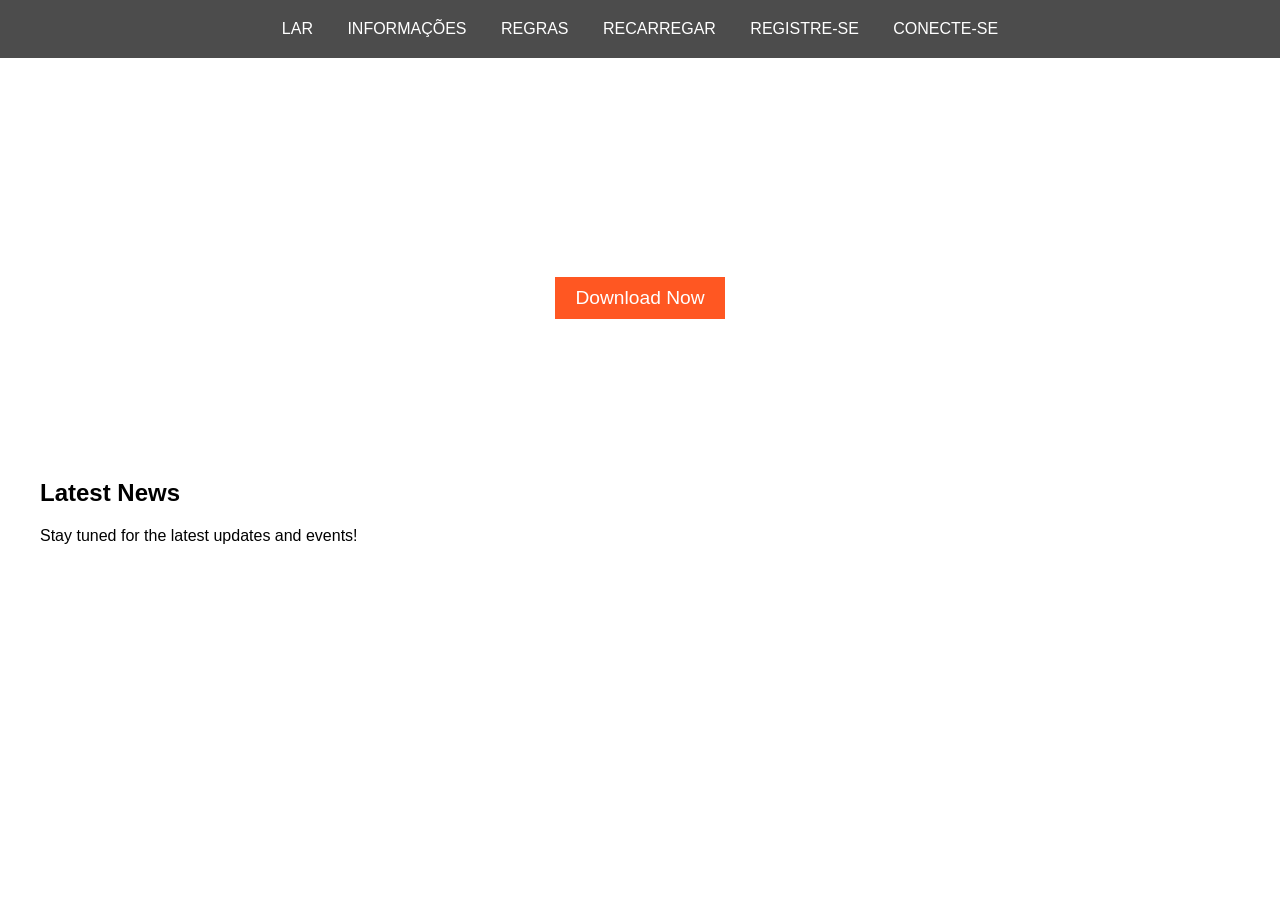
==== index.html @ 503753b0 "Updated index.html with new design based on Weapons Awakening example layout." ====
<!DOCTYPE html>
<html lang="pt-BR">
<head>
    <meta charset="UTF-8">
    <meta name="viewport" content="width=device-width, initial-scale=1.0">
    <title>Talisman Online Rebirth</title>
    <style>
        body { margin: 0; font-family: Arial, sans-serif; background: url('path_to_waterfall_background.jpg') no-repeat center center fixed; background-size: cover; }
        header { display: flex; justify-content: space-around; padding: 20px; background: rgba(0, 0, 0, 0.7); }
        nav a { color: #fff; text-decoration: none; padding: 10px 15px; }
        .hero { text-align: center; padding: 100px 20px; color: white; }
        .hero h1 { font-size: 3em; }
        .hero button { padding: 10px 20px; background: #ff5722; border: none; color: white; font-size: 1.2em; cursor: pointer; }
        .latest-news { margin: 20px; padding: 20px; background: rgba(255, 255, 255, 0.8); border-radius: 5px; }
    </style>
</head>
<body>
    <header>
        <nav>
            <a href="#lar">LAR</a>
            <a href="#informacoes">INFORMAÇÕES</a>
            <a href="#regras">REGRAS</a>
            <a href="#recarregar">RECARREGAR</a>
            <a href="#registre-se">REGISTRE-SE</a>
            <a href="#conecte-se">CONECTE-SE</a>
        </nav>
    </header>
    <div class="hero">
        <h1>Talisman Online Rebirth</h1>
        <button>Download Now</button>
    </div>
    <div class="latest-news">
        <h2>Latest News</h2>
        <p>Stay tuned for the latest updates and events!</p>
    </div>
</body>
</html>
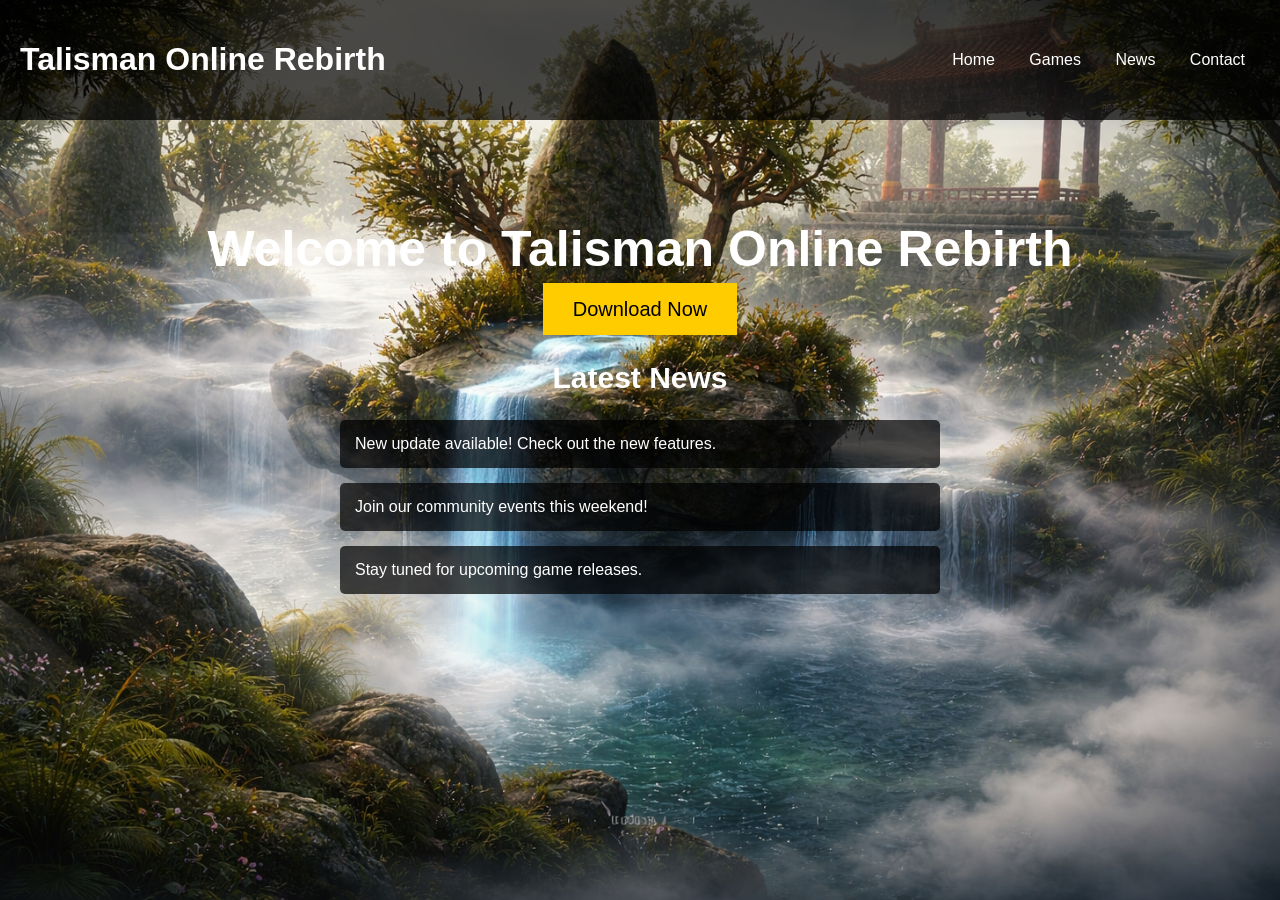
==== commit edf1e020: "Update index.html with new epic gaming layout" ====
--- a/index.html
+++ b/index.html
@@ -1,37 +1,87 @@
 <!DOCTYPE html>
-<html lang="pt-BR">
+<html lang="en">
 <head>
     <meta charset="UTF-8">
     <meta name="viewport" content="width=device-width, initial-scale=1.0">
     <title>Talisman Online Rebirth</title>
     <style>
-        body { margin: 0; font-family: Arial, sans-serif; background: url('path_to_waterfall_background.jpg') no-repeat center center fixed; background-size: cover; }
-        header { display: flex; justify-content: space-around; padding: 20px; background: rgba(0, 0, 0, 0.7); }
-        nav a { color: #fff; text-decoration: none; padding: 10px 15px; }
-        .hero { text-align: center; padding: 100px 20px; color: white; }
-        .hero h1 { font-size: 3em; }
-        .hero button { padding: 10px 20px; background: #ff5722; border: none; color: white; font-size: 1.2em; cursor: pointer; }
-        .latest-news { margin: 20px; padding: 20px; background: rgba(255, 255, 255, 0.8); border-radius: 5px; }
+        body {
+            margin: 0;
+            font-family: 'Arial', sans-serif;
+            background: url('background.jpg') no-repeat center center fixed;
+            background-size: cover;
+            color: white;
+        }
+        header {
+            padding: 20px;
+            background-color: rgba(0, 0, 0, 0.7);
+            display: flex;
+            justify-content: space-between;
+            align-items: center;
+        }
+        header nav a {
+            color: white;
+            text-decoration: none;
+            padding: 15px;
+        }
+        .hero {
+            text-align: center;
+            margin-top: 100px;
+        }
+        .hero h1 {
+            font-size: 50px;
+            margin-bottom: 20px;
+        }
+        .download-btn {
+            background-color: #ffcc00;
+            padding: 15px 30px;
+            font-size: 20px;
+            border: none;
+            cursor: pointer;
+            color: black;
+            text-decoration: none;
+            transition: background-color 0.3s;
+        }
+        .download-btn:hover {
+            background-color: #e6b800;
+        }
+        .news {
+            margin-top: 40px;
+            max-width: 600px;
+            margin-left: auto;
+            margin-right: auto;
+        }
+        .news h2 {
+            text-align: center;
+            font-size: 30px;
+        }
+        .news-item {
+            padding: 15px;
+            background-color: rgba(0, 0, 0, 0.7);
+            margin: 15px 0;
+            border-radius: 5px;
+        }
     </style>
 </head>
 <body>
     <header>
+        <h1>Talisman Online Rebirth</h1>
         <nav>
-            <a href="#lar">LAR</a>
-            <a href="#informacoes">INFORMAÇÕES</a>
-            <a href="#regras">REGRAS</a>
-            <a href="#recarregar">RECARREGAR</a>
-            <a href="#registre-se">REGISTRE-SE</a>
-            <a href="#conecte-se">CONECTE-SE</a>
+            <a href="#">Home</a>
+            <a href="#">Games</a>
+            <a href="#">News</a>
+            <a href="#">Contact</a>
         </nav>
     </header>
     <div class="hero">
-        <h1>Talisman Online Rebirth</h1>
-        <button>Download Now</button>
+        <h1>Welcome to Talisman Online Rebirth</h1>
+        <a href="#" class="download-btn">Download Now</a>
     </div>
-    <div class="latest-news">
+    <div class="news">
         <h2>Latest News</h2>
-        <p>Stay tuned for the latest updates and events!</p>
+        <div class="news-item">New update available! Check out the new features.</div>
+        <div class="news-item">Join our community events this weekend!</div>
+        <div class="news-item">Stay tuned for upcoming game releases.</div>
     </div>
 </body>
 </html>
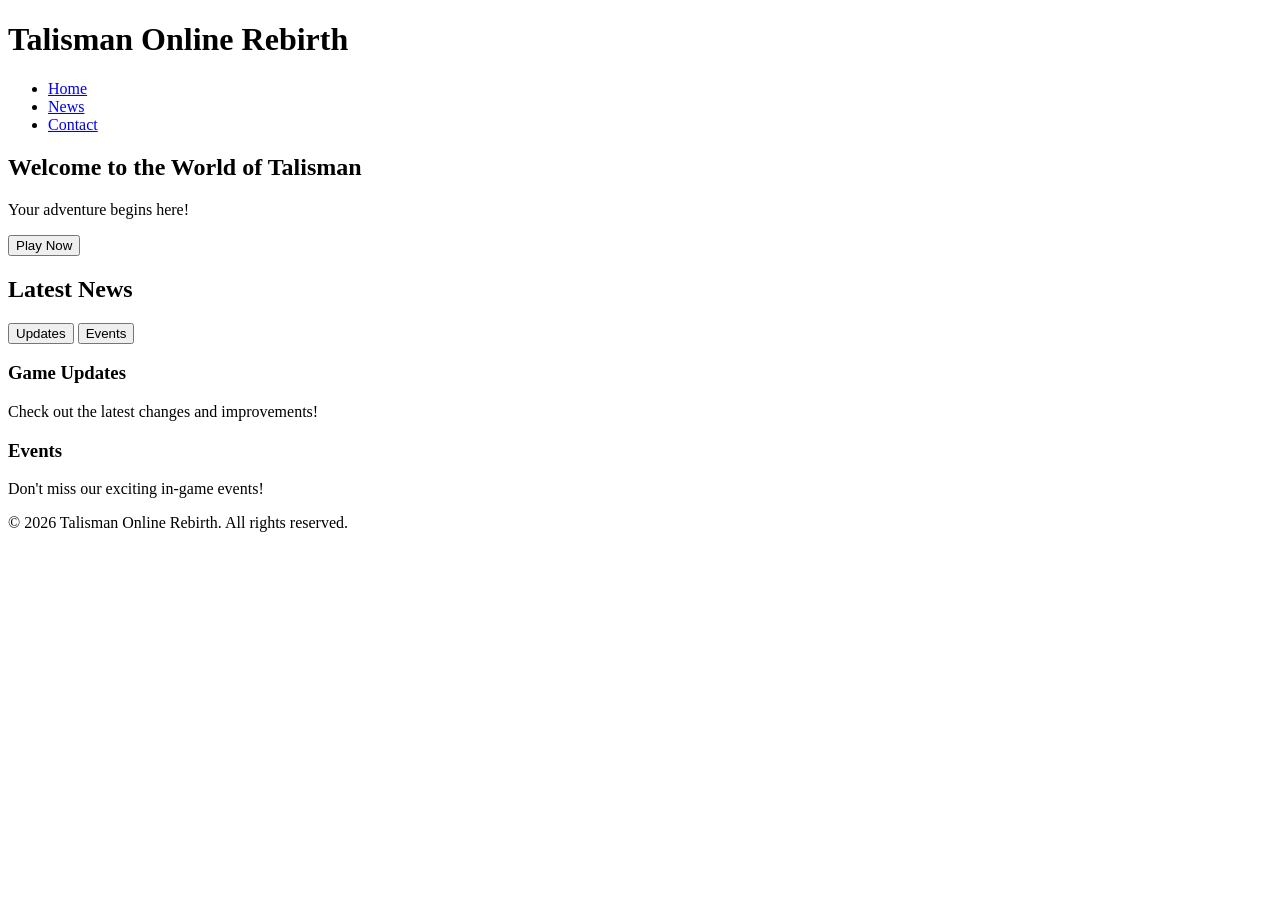
==== commit e148e5f5: "Update index.html with complete epic gaming layout design inspired by wowawakening.com" ====
--- a/index.html
+++ b/index.html
@@ -4,84 +4,60 @@
     <meta charset="UTF-8">
     <meta name="viewport" content="width=device-width, initial-scale=1.0">
     <title>Talisman Online Rebirth</title>
-    <style>
-        body {
-            margin: 0;
-            font-family: 'Arial', sans-serif;
-            background: url('background.jpg') no-repeat center center fixed;
-            background-size: cover;
-            color: white;
-        }
-        header {
-            padding: 20px;
-            background-color: rgba(0, 0, 0, 0.7);
-            display: flex;
-            justify-content: space-between;
-            align-items: center;
-        }
-        header nav a {
-            color: white;
-            text-decoration: none;
-            padding: 15px;
-        }
-        .hero {
-            text-align: center;
-            margin-top: 100px;
-        }
-        .hero h1 {
-            font-size: 50px;
-            margin-bottom: 20px;
-        }
-        .download-btn {
-            background-color: #ffcc00;
-            padding: 15px 30px;
-            font-size: 20px;
-            border: none;
-            cursor: pointer;
-            color: black;
-            text-decoration: none;
-            transition: background-color 0.3s;
-        }
-        .download-btn:hover {
-            background-color: #e6b800;
-        }
-        .news {
-            margin-top: 40px;
-            max-width: 600px;
-            margin-left: auto;
-            margin-right: auto;
-        }
-        .news h2 {
-            text-align: center;
-            font-size: 30px;
-        }
-        .news-item {
-            padding: 15px;
-            background-color: rgba(0, 0, 0, 0.7);
-            margin: 15px 0;
-            border-radius: 5px;
-        }
-    </style>
+    <link rel="stylesheet" href="styles.css">
 </head>
 <body>
     <header>
         <h1>Talisman Online Rebirth</h1>
         <nav>
-            <a href="#">Home</a>
-            <a href="#">Games</a>
-            <a href="#">News</a>
-            <a href="#">Contact</a>
+            <ul>
+                <li><a href="#hero">Home</a></li>
+                <li><a href="#news">News</a></li>
+                <li><a href="#footer">Contact</a></li>
+            </ul>
         </nav>
     </header>
-    <div class="hero">
-        <h1>Welcome to Talisman Online Rebirth</h1>
-        <a href="#" class="download-btn">Download Now</a>
-    </div>
-    <div class="news">
+
+    <section id="hero">
+        <h2>Welcome to the World of Talisman</h2>
+        <p>Your adventure begins here!</p>
+        <button>Play Now</button>
+    </section>
+
+    <section id="news">
         <h2>Latest News</h2>
-        <div class="news-item">New update available! Check out the new features.</div>
-        <div class="news-item">Join our community events this weekend!</div>
-        <div class="news-item">Stay tuned for upcoming game releases.</div>
-    </div>
+        <div class="tabs">
+            <button class="tablink active" onclick="openTab(event, 'updates')">Updates</button>
+            <button class="tablink" onclick="openTab(event, 'events')">Events</button>
+        </div>
+        <div id="updates" class="tabcontent active">
+            <h3>Game Updates</h3>
+            <p>Check out the latest changes and improvements!</p>
+        </div>
+        <div id="events" class="tabcontent">
+            <h3>Events</h3>
+            <p>Don't miss our exciting in-game events!</p>
+        </div>
+    </section>
+
+    <footer id="footer">
+        <p>&copy; 2026 Talisman Online Rebirth. All rights reserved.</p>
+    </footer>
+
+    <script>
+        function openTab(evt, tabName) {
+            var i, tabcontent, tablinks;
+            tabcontent = document.getElementsByClassName("tabcontent");
+            for (i = 0; i < tabcontent.length; i++) {
+                tabcontent[i].style.display = "none";
+            }
+            tablinks = document.getElementsByClassName("tablink");
+            for (i = 0; i < tablinks.length; i++) {
+                tablinks[i].className = tablinks[i].className.replace(" active", "");
+            }
+            document.getElementById(tabName).style.display = "block";
+            evt.currentTarget.className += " active";
+        }
+    </script>
 </body>
-</html>
+</html>
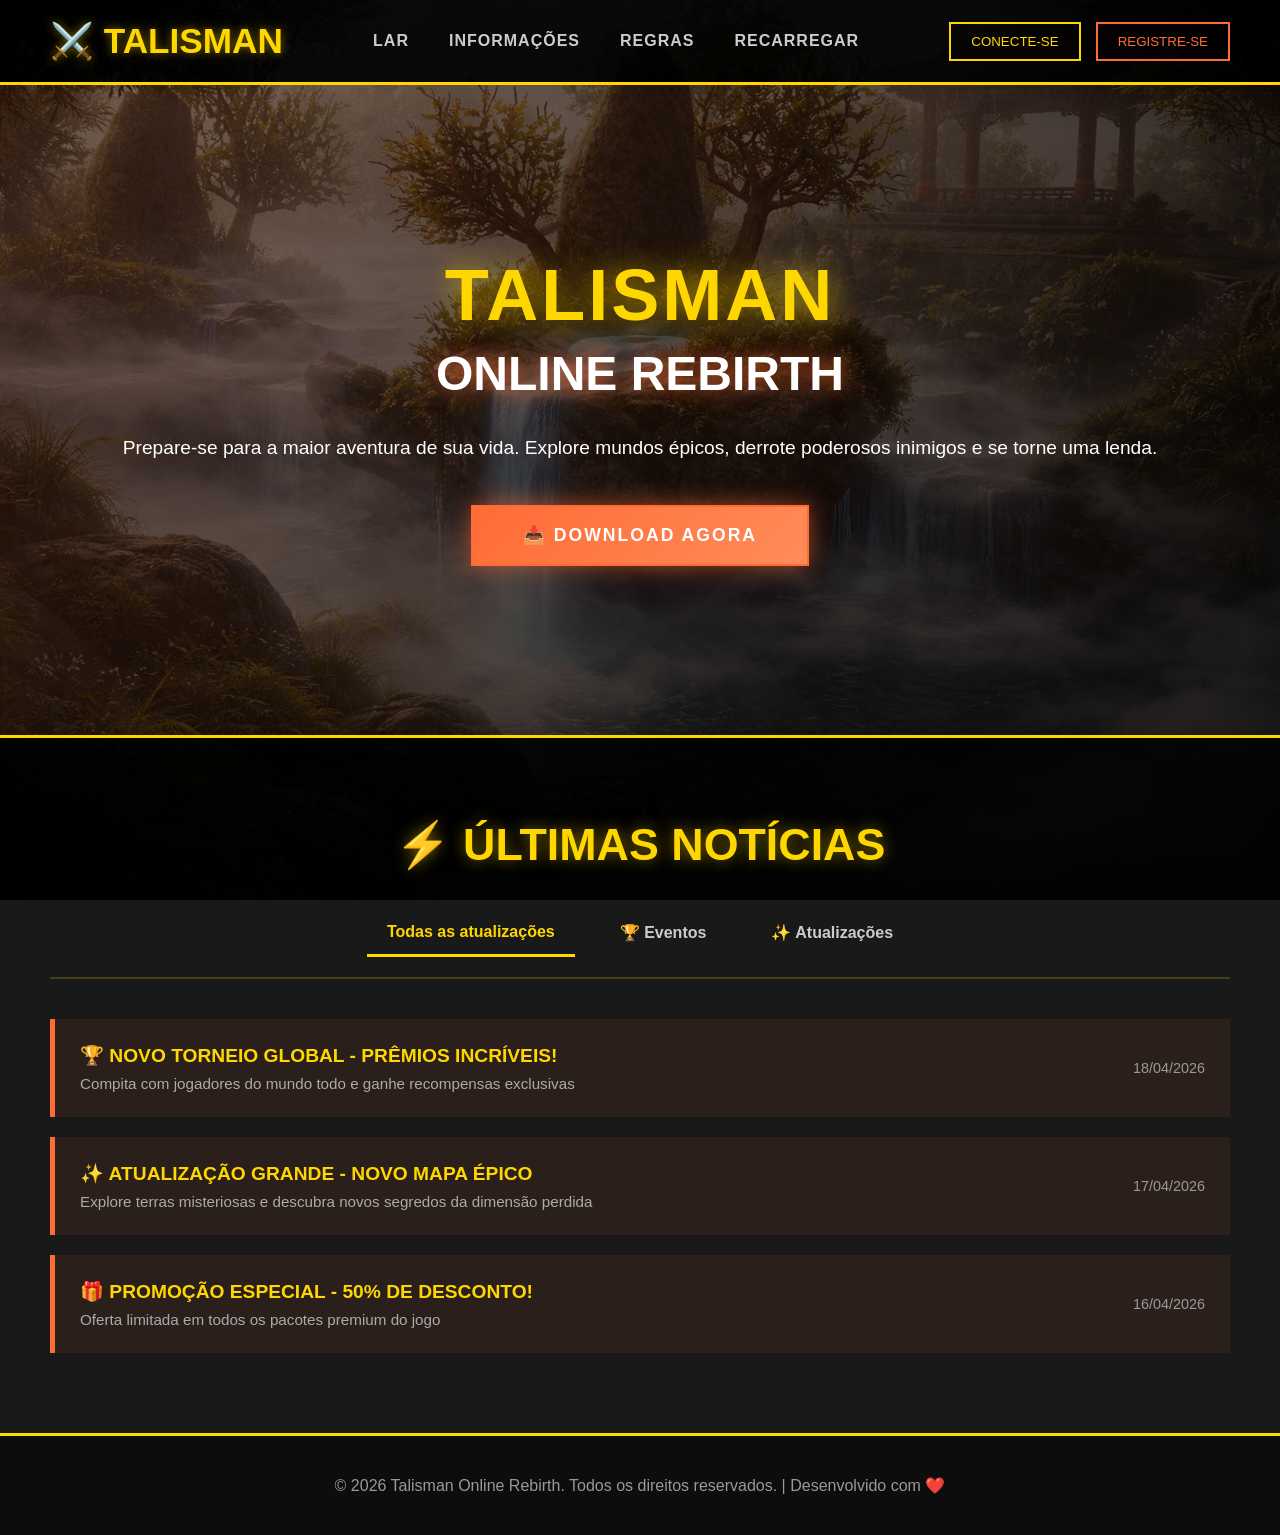
==== commit 65cb901b: "Add index.html for Talisman Online Rebirth This file contains the complete HTML structure for the Ta" ====
--- a/index.html
+++ b/index.html
@@ -3,61 +3,168 @@
 <head>
     <meta charset="UTF-8">
     <meta name="viewport" content="width=device-width, initial-scale=1.0">
-    <title>Talisman Online Rebirth</title>
-    <link rel="stylesheet" href="styles.css">
+    <title>Talisman Online Rebirth - AWAKENING</title>
+    <style>
+        * { margin: 0; padding: 0; box-sizing: border-box; }
+        body { 
+            font-family: Arial, sans-serif;
+            background: linear-gradient(rgba(0,0,0,0.6), rgba(0,0,0,0.6)), url('background.jpg');
+            background-size: cover;
+            background-attachment: fixed;
+            color: #fff;
+            min-height: 100vh;
+        }
+        header {
+            display: flex;
+            justify-content: space-between;
+            align-items: center;
+            padding: 20px 50px;
+            background: rgba(0,0,0,0.9);
+            border-bottom: 3px solid #ffd700;
+            position: sticky;
+            top: 0;
+            z-index: 1000;
+        }
+        .logo { font-size: 2.2em; color: #ffd700; font-weight: bold; text-shadow: 0 0 10px rgba(255,215,0,0.5); }
+        nav { display: flex; gap: 40px; }
+        nav a { color: #ccc; text-decoration: none; font-weight: bold; transition: all 0.3s; letter-spacing: 1px; }
+        nav a:hover { color: #ffd700; text-shadow: 0 0 10px rgba(255,215,0,0.7); }
+        .buttons { display: flex; gap: 15px; }
+        .btn-login { padding: 10px 20px; border: 2px solid #ffd700; color: #ffd700; background: transparent; cursor: pointer; transition: 0.3s; }
+        .btn-login:hover { background: #ffd700; color: #000; }
+        .btn-register { padding: 10px 20px; border: 2px solid #ff6b35; color: #ff6b35; background: transparent; cursor: pointer; transition: 0.3s; }
+        .btn-register:hover { background: #ff6b35; color: #000; }
+        .hero {
+            min-height: 650px;
+            display: flex;
+            align-items: center;
+            justify-content: center;
+            text-align: center;
+            padding: 100px 50px;
+            background: linear-gradient(135deg, rgba(255,107,53,0.15) 0%, rgba(0,0,0,0.6) 100%);
+        }
+        .hero-content h1 { font-size: 4.5em; color: #ffd700; margin-bottom: 10px; text-shadow: 0 0 30px rgba(255,215,0,0.7); letter-spacing: 3px; }
+        .hero-content h2 { font-size: 3em; color: #fff; margin-bottom: 30px; text-shadow: 0 0 20px rgba(255,107,53,0.8); }
+        .hero-content p { font-size: 1.2em; margin-bottom: 40px; line-height: 1.8; }
+        .btn-download {
+            padding: 18px 50px;
+            background: linear-gradient(135deg, #ff6b35, #ff8c5a);
+            color: white;
+            border: 2px solid #ff6b35;
+            font-size: 1.1em;
+            font-weight: bold;
+            cursor: pointer;
+            transition: all 0.3s;
+            box-shadow: 0 0 25px rgba(255,107,53,0.6);
+            text-transform: uppercase;
+            letter-spacing: 2px;
+        }
+        .btn-download:hover { transform: scale(1.08); box-shadow: 0 0 40px rgba(255,107,53,0.9); }
+        .news-section {
+            padding: 80px 50px;
+            background: rgba(0,0,0,0.9);
+            border-top: 3px solid #ffd700;
+        }
+        .section-title { font-size: 2.8em; color: #ffd700; text-shadow: 0 0 15px rgba(255,215,0,0.5); margin-bottom: 40px; text-align: center; }
+        .news-tabs { display: flex; gap: 25px; margin-bottom: 40px; border-bottom: 2px solid rgba(255,215,0,0.2); padding-bottom: 20px; justify-content: center; flex-wrap: wrap; }
+        .news-tabs a { color: #ccc; text-decoration: none; cursor: pointer; padding: 12px 20px; border-bottom: 3px solid transparent; transition: all 0.3s; font-weight: bold; }
+        .news-tabs a:hover, .news-tabs a.active { color: #ffd700; border-bottom-color: #ffd700; }
+        .news-items { display: flex; flex-direction: column; gap: 20px; }
+        .news-item {
+            display: flex;
+            justify-content: space-between;
+            align-items: center;
+            padding: 25px;
+            background: rgba(255,107,53,0.08);
+            border-left: 5px solid #ff6b35;
+            transition: all 0.3s;
+            cursor: pointer;
+        }
+        .news-item:hover { background: rgba(255,107,53,0.15); transform: translateX(15px); box-shadow: 0 0 20px rgba(255,107,53,0.3); }
+        .news-item-title { font-size: 1.2em; color: #ffd700; margin-bottom: 8px; font-weight: bold; }
+        .news-item-desc { color: #aaa; font-size: 0.95em; }
+        .news-item-date { color: #999; font-size: 0.9em; min-width: 100px; text-align: right; }
+        footer { text-align: center; padding: 40px 20px; background: rgba(0,0,0,0.95); border-top: 3px solid #ffd700; color: #999; }
+        @media (max-width: 768px) {
+            header { flex-direction: column; gap: 15px; padding: 15px; }
+            nav { gap: 15px; flex-direction: column; }
+            .buttons { width: 100%; flex-direction: column; }
+            .hero { flex-direction: column; padding: 40px 20px; }
+            .hero-content h1 { font-size: 2.5em; }
+            .hero-content h2 { font-size: 1.8em; }
+            .news-section { padding: 40px 20px; }
+            .section-title { font-size: 2em; }
+        }
+    </style>
 </head>
 <body>
     <header>
-        <h1>Talisman Online Rebirth</h1>
+        <div class="logo">⚔️ TALISMAN</div>
         <nav>
-            <ul>
-                <li><a href="#hero">Home</a></li>
-                <li><a href="#news">News</a></li>
-                <li><a href="#footer">Contact</a></li>
-            </ul>
+            <a href="#home">LAR</a>
+            <a href="#info">INFORMAÇÕES</a>
+            <a href="#rules">REGRAS</a>
+            <a href="#recharge">RECARREGAR</a>
         </nav>
+        <div class="buttons">
+            <button class="btn-login">CONECTE-SE</button>
+            <button class="btn-register">REGISTRE-SE</button>
+        </div>
     </header>
 
-    <section id="hero">
-        <h2>Welcome to the World of Talisman</h2>
-        <p>Your adventure begins here!</p>
-        <button>Play Now</button>
-    </section>
-
-    <section id="news">
-        <h2>Latest News</h2>
-        <div class="tabs">
-            <button class="tablink active" onclick="openTab(event, 'updates')">Updates</button>
-            <button class="tablink" onclick="openTab(event, 'events')">Events</button>
-        </div>
-        <div id="updates" class="tabcontent active">
-            <h3>Game Updates</h3>
-            <p>Check out the latest changes and improvements!</p>
-        </div>
-        <div id="events" class="tabcontent">
-            <h3>Events</h3>
-            <p>Don't miss our exciting in-game events!</p>
+    <section class="hero" id="home">
+        <div class="hero-content">
+            <h1>TALISMAN</h1>
+            <h2>ONLINE REBIRTH</h2>
+            <p>Prepare-se para a maior aventura de sua vida. Explore mundos épicos, derrote poderosos inimigos e se torne uma lenda.</p>
+            <button class="btn-download">📥 DOWNLOAD AGORA</button>
         </div>
     </section>
 
-    <footer id="footer">
-        <p>&copy; 2026 Talisman Online Rebirth. All rights reserved.</p>
+    <section class="news-section" id="news">
+        <h2 class="section-title">⚡ ÚLTIMAS NOTÍCIAS</h2>
+        <div class="news-tabs">
+            <a class="active" onclick="filterNews(this)">Todas as atualizações</a>
+            <a onclick="filterNews(this)">🏆 Eventos</a>
+            <a onclick="filterNews(this)">✨ Atualizações</a>
+        </div>
+        <div class="news-items">
+            <div class="news-item">
+                <div>
+                    <div class="news-item-title">🏆 NOVO TORNEIO GLOBAL - PRÊMIOS INCRÍVEIS!</div>
+                    <div class="news-item-desc">Compita com jogadores do mundo todo e ganhe recompensas exclusivas</div>
+                </div>
+                <div class="news-item-date">18/04/2026</div>
+            </div>
+            <div class="news-item">
+                <div>
+                    <div class="news-item-title">✨ ATUALIZAÇÃO GRANDE - NOVO MAPA ÉPICO</div>
+                    <div class="news-item-desc">Explore terras misteriosas e descubra novos segredos da dimensão perdida</div>
+                </div>
+                <div class="news-item-date">17/04/2026</div>
+            </div>
+            <div class="news-item">
+                <div>
+                    <div class="news-item-title">🎁 PROMOÇÃO ESPECIAL - 50% DE DESCONTO!</div>
+                    <div class="news-item-desc">Oferta limitada em todos os pacotes premium do jogo</div>
+                </div>
+                <div class="news-item-date">16/04/2026</div>
+            </div>
+        </div>
+    </section>
+
+    <footer>
+        <p>&copy; 2026 Talisman Online Rebirth. Todos os direitos reservados. | Desenvolvido com ❤️</p>
     </footer>
 
     <script>
-        function openTab(evt, tabName) {
-            var i, tabcontent, tablinks;
-            tabcontent = document.getElementsByClassName("tabcontent");
-            for (i = 0; i < tabcontent.length; i++) {
-                tabcontent[i].style.display = "none";
-            }
-            tablinks = document.getElementsByClassName("tablink");
-            for (i = 0; i < tablinks.length; i++) {
-                tablinks[i].className = tablinks[i].className.replace(" active", "");
-            }
-            document.getElementById(tabName).style.display = "block";
-            evt.currentTarget.className += " active";
+        function filterNews(element) {
+            document.querySelectorAll('.news-tabs a').forEach(a => a.classList.remove('active'));
+            element.classList.add('active');
         }
+        document.querySelector('.btn-download').addEventListener('click', function() {
+            alert('🎮 Bem-vindo ao Talisman Online Rebirth!\n\nEm breve você será redirecionado para o download.');
+        });
     </script>
 </body>
-</html>+</html>
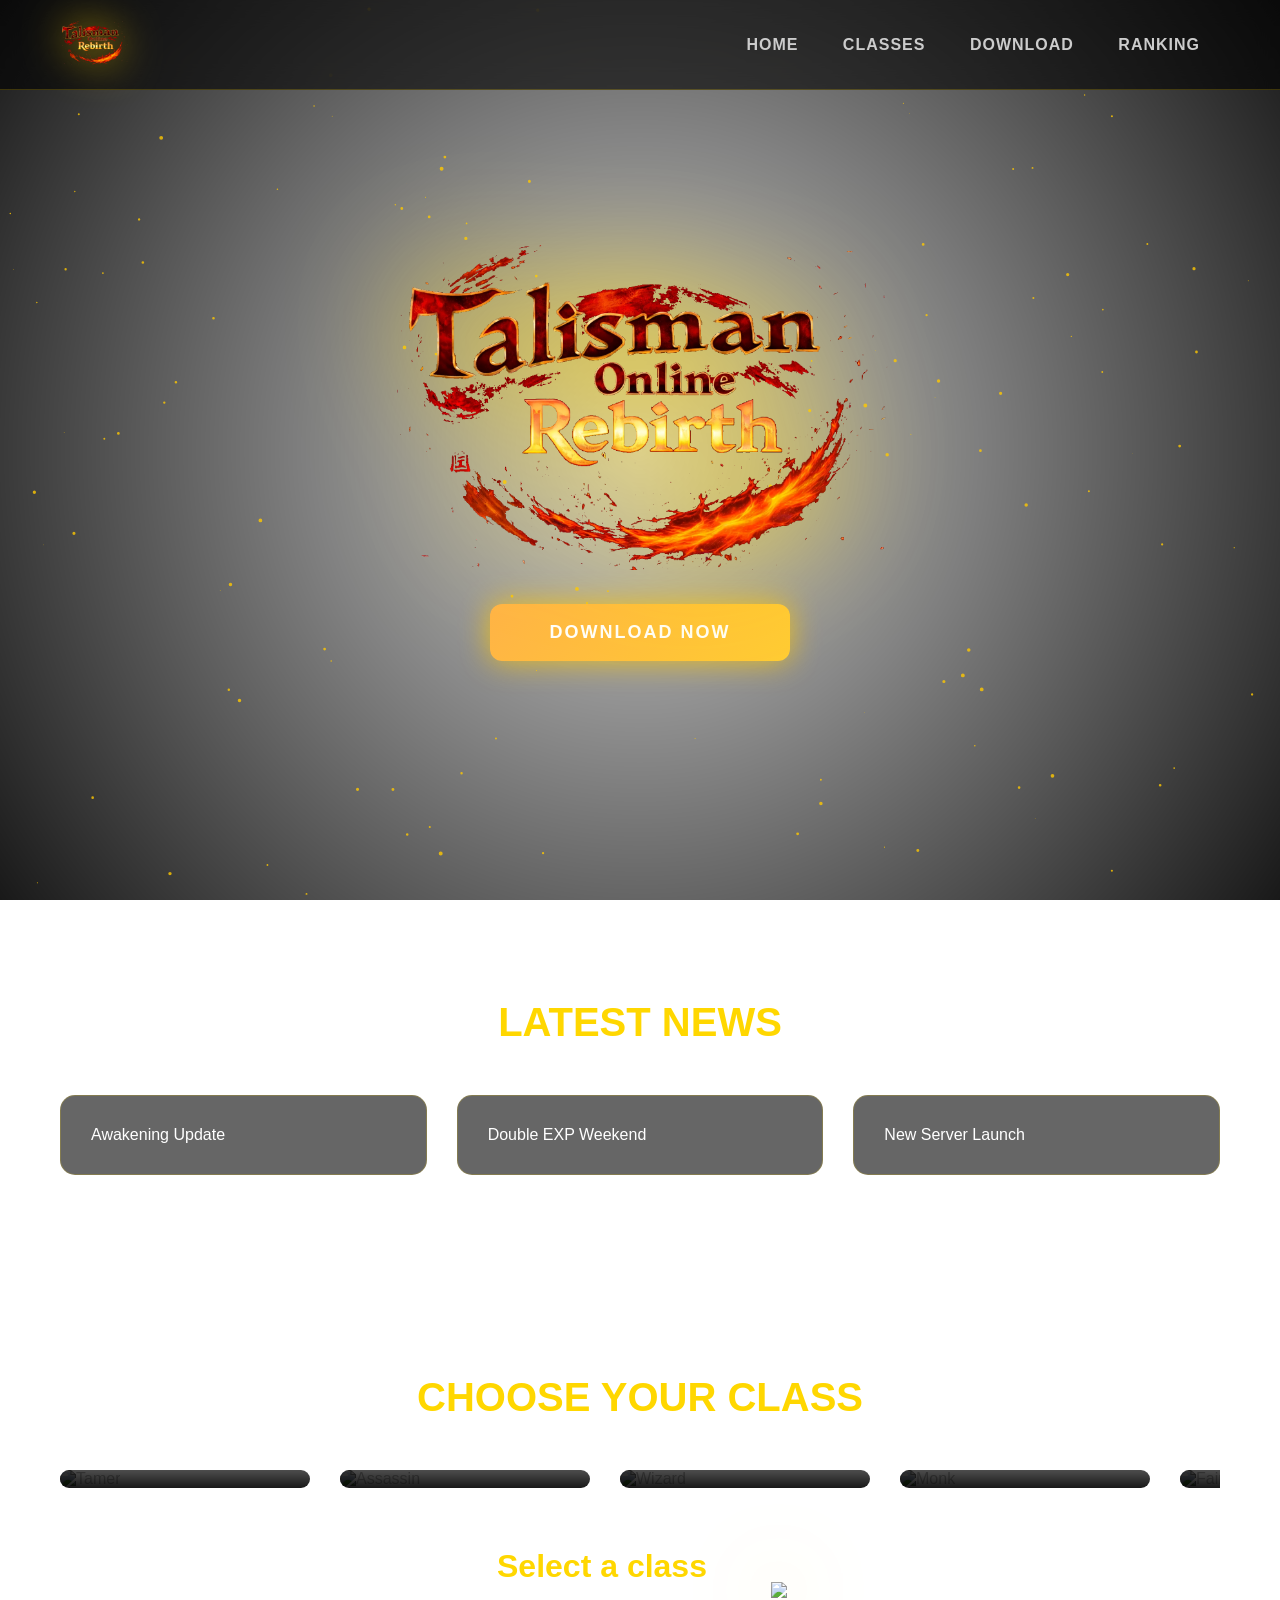
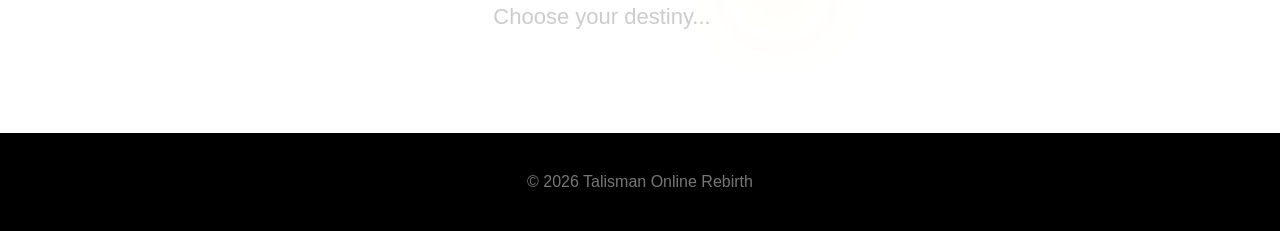
==== commit 585af345: "Add files via upload" ====
--- a/index.html
+++ b/index.html
@@ -1,170 +1,488 @@
 <!DOCTYPE html>
 <html lang="en">
 <head>
-    <meta charset="UTF-8">
-    <meta name="viewport" content="width=device-width, initial-scale=1.0">
-    <title>Talisman Online Rebirth - AWAKENING</title>
-    <style>
-        * { margin: 0; padding: 0; box-sizing: border-box; }
-        body { 
-            font-family: Arial, sans-serif;
-            background: linear-gradient(rgba(0,0,0,0.6), rgba(0,0,0,0.6)), url('background.jpg');
-            background-size: cover;
-            background-attachment: fixed;
-            color: #fff;
-            min-height: 100vh;
+<meta charset="UTF-8">
+<meta name="viewport" content="width=device-width, initial-scale=1.0">
+<title>Talisman Online Rebirth</title>
+
+<style>
+*{margin:0;padding:0;box-sizing:border-box}
+body{
+    font-family: Arial, sans-serif;
+    background: url('background.png') center/cover no-repeat fixed;
+    color:#fff;
+    overflow-x:hidden;
+    animation: zoom 25s infinite alternate;
+}
+
+/* FADE IN */
+body{opacity:0;animation:fadeIn 2s ease forwards, zoom 25s infinite alternate}
+
+/* CINEMATIC OVERLAY */
+body::before{
+    content:"";
+    position:fixed;
+    inset:0;
+    background: radial-gradient(circle at center, rgba(0,0,0,0.2), rgba(0,0,0,0.9));
+    z-index:-1;
+}
+
+/* FOG */
+body::after{
+    content:"";
+    position:fixed;
+    inset:0;
+    background: url('https://i.imgur.com/8IuucQZ.png');
+    opacity:0.15;
+    animation: fogMove 60s linear infinite;
+    z-index:1;
+    pointer-events:none;
+}
+
+/* PARTICLES */
+canvas{
+    position:fixed;
+    top:0;
+    left:0;
+    width:100%;
+    height:100%;
+    z-index:2;
+    pointer-events:none;
+}
+
+/* HEADER */
+header{
+    display:flex;
+    justify-content:space-between;
+    align-items:center;
+    padding:20px 60px;
+    position:fixed;
+    width:100%;
+    top:0;
+    background: rgba(0,0,0,0.6);
+    backdrop-filter: blur(12px);
+    border-bottom:1px solid rgba(255,215,0,0.2);
+    z-index:1000;
+}
+.logo img{
+    height:45px;
+    filter: drop-shadow(0 0 20px rgba(255,215,0,1));
+}
+nav a{
+    margin:0 20px;
+    text-decoration:none;
+    color:#ccc;
+    font-weight:bold;
+    letter-spacing:1px;
+}
+nav a:hover{ color:#ffd700; }
+
+/* HERO */
+.hero{
+    height:100vh;
+    display:flex;
+    align-items:center;
+    justify-content:center;
+    text-align:center;
+    position:relative;
+    z-index:5;
+}
+.hero-logo{
+    width:550px;
+    max-width:90%;
+    filter: drop-shadow(0 0 60px rgba(255,215,0,1));
+    animation: float 4s ease-in-out infinite, shine 5s infinite;
+}
+
+/* GOLD BUTTON */
+.btn{
+    margin-top:30px;
+    padding:18px 60px;
+    font-size:18px;
+    border:none;
+    cursor:pointer;
+    color:#fff;
+    background: linear-gradient(135deg,#ffb347,#ffcc33);
+    box-shadow:0 0 30px rgba(255,200,0,0.8);
+    border-radius:12px;
+    font-weight:bold;
+    letter-spacing:2px;
+    transition:0.3s;
+}
+.btn:hover{
+    transform:scale(1.1);
+    box-shadow:0 0 80px rgba(255,200,0,1);
+}
+
+/* SECTION */
+.section{ padding:100px 60px; position:relative; z-index:5; }
+.section h2{
+    text-align:center;
+    margin-bottom:50px;
+    font-size:40px;
+    color:#ffd700;
+}
+.cards{
+    display:grid;
+    grid-template-columns:repeat(auto-fit,minmax(250px,1fr));
+    gap:30px;
+}
+.card{
+    background:rgba(0,0,0,0.6);
+    padding:30px;
+    border-radius:15px;
+    backdrop-filter: blur(6px);
+    border:1px solid rgba(255,215,0,0.2);
+    transition:0.3s;
+}
+.card:hover{
+    transform:translateY(-10px);
+    box-shadow:0 0 40px rgba(255,215,0,0.7);
+}
+
+/* FOOTER */
+footer{
+    text-align:center;
+    padding:40px;
+    background:#000;
+    color:#777;
+}
+
+/* ANIMATIONS */
+@keyframes zoom{
+    from{background-size:100%}
+    to{background-size:110%}
+}
+@keyframes float{
+    0%,100%{transform:translateY(0)}
+    50%{transform:translateY(-15px)}
+}
+@keyframes shine{
+    0%{filter:brightness(1)}
+    50%{filter:brightness(1.5)}
+    100%{filter:brightness(1)}
+}
+@keyframes fogMove{
+    from{background-position:0 0}
+    to{background-position:1000px 0}
+}
+@keyframes fadeIn{ to{opacity:1} }
+
+/* PREVIEW ANIMATION */
+@keyframes fadeSlide{
+  from{opacity:0; transform:translateX(40px)}
+  to{opacity:1; transform:translateX(0)}
+}
+.preview-animate{
+  animation: fadeSlide 0.5s ease;
+}
+
+/* CLASS SYSTEM */
+.class-grid{
+  display:flex;
+  gap:30px;
+  overflow-x:auto;
+  padding-bottom:20px;
+  scroll-snap-type:x mandatory;
+}
+.class-grid::-webkit-scrollbar{display:none}
+
+.class-card{
+  min-width:250px;
+  flex:0 0 auto;
+  scroll-snap-align:center;
+  position:relative;
+  cursor:pointer;
+  transition:0.4s;
+  border-radius:20px;
+  overflow:hidden;
+}
+.class-card img{
+  width:100%;
+  height:340px;
+  object-fit:cover;
+  filter:brightness(0.7);
+  transition:0.4s;
+}
+.class-card:hover img{
+  filter:brightness(1);
+  transform:scale(1.05);
+}
+.class-info{
+  position:absolute;
+  bottom:0;
+  width:100%;
+  padding:20px;
+  background:linear-gradient(transparent, rgba(0,0,0,0.9));
+}
+.class-card.active{
+  box-shadow:0 0 40px rgba(255,215,0,1);
+}
+.class-preview{
+  margin-top:40px;
+  display:flex;
+  justify-content:center;
+  align-items:center;
+  gap:60px;
+}
+
+.preview-left{
+  max-width:400px;
+}
+
+.preview-left h3{
+  font-size:32px;
+  color:#ffd700;
+  margin-bottom:15px;
+}
+
+.preview-left p{
+  color:#ccc;
+  line-height:1.5;
+}
+
+.preview-right img{
+  height:500px;
+  filter: drop-shadow(0 0 40px rgba(255,215,0,0.8));
+  transition:0.5s;
+}
+
+.class-card{
+  position:relative;
+  cursor:pointer;
+  transition:0.4s;
+  border-radius:20px;
+  overflow:hidden;
+}
+.class-card img{
+  width:100%;
+  height:320px;
+  object-fit:cover;
+  filter:brightness(0.7);
+  transition:0.4s;
+}
+.class-card:hover img{
+  filter:brightness(1);
+  transform:scale(1.05);
+}
+.class-info{
+  position:absolute;
+  bottom:0;
+  width:100%;
+  padding:20px;
+  background:linear-gradient(transparent, rgba(0,0,0,0.9));
+}
+.class-card.active{
+  box-shadow:0 0 40px rgba(255,215,0,0.9);
+}
+.class-preview{
+  margin-top:40px;
+  text-align:center;
+  font-size:22px;
+  color:#ffd700;
+}
+}
+
+</style>
+</head>
+
+<body>
+
+<canvas id="particles"></canvas>
+
+<header>
+    <div class="logo">
+        <img src="logo.png" alt="Logo">
+    </div>
+    <nav>
+        <a href="#">HOME</a>
+        <a href="#">CLASSES</a>
+        <a href="#">DOWNLOAD</a>
+        <a href="#">RANKING</a>
+    </nav>
+</header>
+
+<section class="hero">
+    <div>
+        <img src="logo.png" class="hero-logo" alt="Talisman Online Rebirth">
+        <br>
+        <button class="btn">DOWNLOAD NOW</button>
+    </div>
+</section>
+
+<section class="section">
+    <h2>LATEST NEWS</h2>
+    <div class="cards">
+        <div class="card">Awakening Update</div>
+        <div class="card">Double EXP Weekend</div>
+        <div class="card">New Server Launch</div>
+    </div>
+</section>
+
+<!-- CLASS SELECTION -->
+<section class="section" id="classes">
+  <h2>CHOOSE YOUR CLASS</h2>
+  <div class="class-grid">
+
+    <div class="class-card" data-class="Tamer">
+      <img src="tamer.png" alt="Tamer">
+      <div class="class-info">
+        <h3>Tamer</h3>
+        <p>Summons • Control beasts</p>
+      </div>
+    </div>
+
+    <div class="class-card" data-class="Assassin">
+      <img src="assassin.png" alt="Assassin">
+      <div class="class-info">
+        <h3>Assassin</h3>
+        <p>Stealth • Critical damage</p>
+      </div>
+    </div>
+
+    <div class="class-card" data-class="Wizard">
+      <img src="wizard.png" alt="Wizard">
+      <div class="class-info">
+        <h3>Wizard</h3>
+        <p>Magic • Area damage</p>
+      </div>
+    </div>
+
+    <div class="class-card" data-class="Monk">
+      <img src="monk.png" alt="Monk">
+      <div class="class-info">
+        <h3>Monk</h3>
+        <p>Balance • Support fighter</p>
+      </div>
+    </div>
+
+    <div class="class-card" data-class="Fairy">
+      <img src="fairy.png" alt="Fairy">
+      <div class="class-info">
+        <h3>Fairy</h3>
+        <p>Heal • Buff support</p>
+      </div>
+    </div>
+
+</div>
+
+<div class="class-preview" id="classPreview">
+  <div class="preview-left">
+    <h3 id="previewName">Select a class</h3>
+    <p id="previewDesc">Choose your destiny...</p>
+  </div>
+  <div class="preview-right">
+    <img id="previewImg" src="tamer.png">
+  </div>
+</div>
+</section>
+
+<footer>
+    © 2026 Talisman Online Rebirth
+</footer>
+
+<script>
+const canvas = document.getElementById('particles');
+const ctx = canvas.getContext('2d');
+canvas.width = window.innerWidth;
+canvas.height = window.innerHeight;
+
+let particles = [];
+let mouse = {x:0,y:0};
+
+window.addEventListener('mousemove',e=>{
+    mouse.x = e.x;
+    mouse.y = e.y;
+});
+
+for(let i=0;i<150;i++){
+    particles.push({
+        x: Math.random()*canvas.width,
+        y: Math.random()*canvas.height,
+        r: Math.random()*2,
+        d: Math.random()*2
+    });
+}
+
+function draw(){
+    ctx.clearRect(0,0,canvas.width,canvas.height);
+    ctx.fillStyle = 'rgba(255,200,0,0.8)';
+    ctx.beginPath();
+    particles.forEach(p=>{
+        ctx.moveTo(p.x,p.y);
+        ctx.arc(p.x,p.y,p.r,0,Math.PI*2);
+    });
+    ctx.fill();
+    update();
+}
+
+function update(){
+    particles.forEach(p=>{
+        p.y += p.d;
+
+        let dx = mouse.x - p.x;
+        let dy = mouse.y - p.y;
+        let dist = Math.sqrt(dx*dx+dy*dy);
+
+        if(dist < 120){
+            p.x -= dx*0.02;
+            p.y -= dy*0.02;
         }
-        header {
-            display: flex;
-            justify-content: space-between;
-            align-items: center;
-            padding: 20px 50px;
-            background: rgba(0,0,0,0.9);
-            border-bottom: 3px solid #ffd700;
-            position: sticky;
-            top: 0;
-            z-index: 1000;
+
+        if(p.y > canvas.height){
+            p.y = 0;
+            p.x = Math.random()*canvas.width;
         }
-        .logo { font-size: 2.2em; color: #ffd700; font-weight: bold; text-shadow: 0 0 10px rgba(255,215,0,0.5); }
-        nav { display: flex; gap: 40px; }
-        nav a { color: #ccc; text-decoration: none; font-weight: bold; transition: all 0.3s; letter-spacing: 1px; }
-        nav a:hover { color: #ffd700; text-shadow: 0 0 10px rgba(255,215,0,0.7); }
-        .buttons { display: flex; gap: 15px; }
-        .btn-login { padding: 10px 20px; border: 2px solid #ffd700; color: #ffd700; background: transparent; cursor: pointer; transition: 0.3s; }
-        .btn-login:hover { background: #ffd700; color: #000; }
-        .btn-register { padding: 10px 20px; border: 2px solid #ff6b35; color: #ff6b35; background: transparent; cursor: pointer; transition: 0.3s; }
-        .btn-register:hover { background: #ff6b35; color: #000; }
-        .hero {
-            min-height: 650px;
-            display: flex;
-            align-items: center;
-            justify-content: center;
-            text-align: center;
-            padding: 100px 50px;
-            background: linear-gradient(135deg, rgba(255,107,53,0.15) 0%, rgba(0,0,0,0.6) 100%);
-        }
-        .hero-content h1 { font-size: 4.5em; color: #ffd700; margin-bottom: 10px; text-shadow: 0 0 30px rgba(255,215,0,0.7); letter-spacing: 3px; }
-        .hero-content h2 { font-size: 3em; color: #fff; margin-bottom: 30px; text-shadow: 0 0 20px rgba(255,107,53,0.8); }
-        .hero-content p { font-size: 1.2em; margin-bottom: 40px; line-height: 1.8; }
-        .btn-download {
-            padding: 18px 50px;
-            background: linear-gradient(135deg, #ff6b35, #ff8c5a);
-            color: white;
-            border: 2px solid #ff6b35;
-            font-size: 1.1em;
-            font-weight: bold;
-            cursor: pointer;
-            transition: all 0.3s;
-            box-shadow: 0 0 25px rgba(255,107,53,0.6);
-            text-transform: uppercase;
-            letter-spacing: 2px;
-        }
-        .btn-download:hover { transform: scale(1.08); box-shadow: 0 0 40px rgba(255,107,53,0.9); }
-        .news-section {
-            padding: 80px 50px;
-            background: rgba(0,0,0,0.9);
-            border-top: 3px solid #ffd700;
-        }
-        .section-title { font-size: 2.8em; color: #ffd700; text-shadow: 0 0 15px rgba(255,215,0,0.5); margin-bottom: 40px; text-align: center; }
-        .news-tabs { display: flex; gap: 25px; margin-bottom: 40px; border-bottom: 2px solid rgba(255,215,0,0.2); padding-bottom: 20px; justify-content: center; flex-wrap: wrap; }
-        .news-tabs a { color: #ccc; text-decoration: none; cursor: pointer; padding: 12px 20px; border-bottom: 3px solid transparent; transition: all 0.3s; font-weight: bold; }
-        .news-tabs a:hover, .news-tabs a.active { color: #ffd700; border-bottom-color: #ffd700; }
-        .news-items { display: flex; flex-direction: column; gap: 20px; }
-        .news-item {
-            display: flex;
-            justify-content: space-between;
-            align-items: center;
-            padding: 25px;
-            background: rgba(255,107,53,0.08);
-            border-left: 5px solid #ff6b35;
-            transition: all 0.3s;
-            cursor: pointer;
-        }
-        .news-item:hover { background: rgba(255,107,53,0.15); transform: translateX(15px); box-shadow: 0 0 20px rgba(255,107,53,0.3); }
-        .news-item-title { font-size: 1.2em; color: #ffd700; margin-bottom: 8px; font-weight: bold; }
-        .news-item-desc { color: #aaa; font-size: 0.95em; }
-        .news-item-date { color: #999; font-size: 0.9em; min-width: 100px; text-align: right; }
-        footer { text-align: center; padding: 40px 20px; background: rgba(0,0,0,0.95); border-top: 3px solid #ffd700; color: #999; }
-        @media (max-width: 768px) {
-            header { flex-direction: column; gap: 15px; padding: 15px; }
-            nav { gap: 15px; flex-direction: column; }
-            .buttons { width: 100%; flex-direction: column; }
-            .hero { flex-direction: column; padding: 40px 20px; }
-            .hero-content h1 { font-size: 2.5em; }
-            .hero-content h2 { font-size: 1.8em; }
-            .news-section { padding: 40px 20px; }
-            .section-title { font-size: 2em; }
-        }
-    </style>
-</head>
-<body>
-    <header>
-        <div class="logo">⚔️ TALISMAN</div>
-        <nav>
-            <a href="#home">LAR</a>
-            <a href="#info">INFORMAÇÕES</a>
-            <a href="#rules">REGRAS</a>
-            <a href="#recharge">RECARREGAR</a>
-        </nav>
-        <div class="buttons">
-            <button class="btn-login">CONECTE-SE</button>
-            <button class="btn-register">REGISTRE-SE</button>
-        </div>
-    </header>
-
-    <section class="hero" id="home">
-        <div class="hero-content">
-            <h1>TALISMAN</h1>
-            <h2>ONLINE REBIRTH</h2>
-            <p>Prepare-se para a maior aventura de sua vida. Explore mundos épicos, derrote poderosos inimigos e se torne uma lenda.</p>
-            <button class="btn-download">📥 DOWNLOAD AGORA</button>
-        </div>
-    </section>
-
-    <section class="news-section" id="news">
-        <h2 class="section-title">⚡ ÚLTIMAS NOTÍCIAS</h2>
-        <div class="news-tabs">
-            <a class="active" onclick="filterNews(this)">Todas as atualizações</a>
-            <a onclick="filterNews(this)">🏆 Eventos</a>
-            <a onclick="filterNews(this)">✨ Atualizações</a>
-        </div>
-        <div class="news-items">
-            <div class="news-item">
-                <div>
-                    <div class="news-item-title">🏆 NOVO TORNEIO GLOBAL - PRÊMIOS INCRÍVEIS!</div>
-                    <div class="news-item-desc">Compita com jogadores do mundo todo e ganhe recompensas exclusivas</div>
-                </div>
-                <div class="news-item-date">18/04/2026</div>
-            </div>
-            <div class="news-item">
-                <div>
-                    <div class="news-item-title">✨ ATUALIZAÇÃO GRANDE - NOVO MAPA ÉPICO</div>
-                    <div class="news-item-desc">Explore terras misteriosas e descubra novos segredos da dimensão perdida</div>
-                </div>
-                <div class="news-item-date">17/04/2026</div>
-            </div>
-            <div class="news-item">
-                <div>
-                    <div class="news-item-title">🎁 PROMOÇÃO ESPECIAL - 50% DE DESCONTO!</div>
-                    <div class="news-item-desc">Oferta limitada em todos os pacotes premium do jogo</div>
-                </div>
-                <div class="news-item-date">16/04/2026</div>
-            </div>
-        </div>
-    </section>
-
-    <footer>
-        <p>&copy; 2026 Talisman Online Rebirth. Todos os direitos reservados. | Desenvolvido com ❤️</p>
-    </footer>
-
-    <script>
-        function filterNews(element) {
-            document.querySelectorAll('.news-tabs a').forEach(a => a.classList.remove('active'));
-            element.classList.add('active');
-        }
-        document.querySelector('.btn-download').addEventListener('click', function() {
-            alert('🎮 Bem-vindo ao Talisman Online Rebirth!\n\nEm breve você será redirecionado para o download.');
-        });
-    </script>
+    });
+}
+
+setInterval(draw,33);
+
+window.addEventListener('resize',()=>{
+    canvas.width = window.innerWidth;
+    canvas.height = window.innerHeight;
+});
+// CLASS INTERACTION
+const classCards = document.querySelectorAll('.class-card');
+
+function animatePreview(){
+  const left = document.querySelector('.preview-left');
+  const right = document.querySelector('.preview-right img');
+
+  left.classList.remove('preview-animate');
+  right.classList.remove('preview-animate');
+
+  // force reflow
+  void left.offsetWidth;
+
+  left.classList.add('preview-animate');
+  right.classList.add('preview-animate');
+}
+
+classCards.forEach(card=>{
+  card.addEventListener('click',()=>{
+    classCards.forEach(c=>c.classList.remove('active'));
+    card.classList.add('active');
+
+    const name = card.dataset.class;
+
+    const data = {
+      Tamer:{img:'tamer.png',desc:'Master of beasts and summoning'},
+      Assassin:{img:'assassin.png',desc:'Stealth killer with critical strikes'},
+      Wizard:{img:'wizard.png',desc:'Powerful magic and AoE damage'},
+      Monk:{img:'monk.png',desc:'Balanced fighter with spiritual power'},
+      Fairy:{img:'fairy.png',desc:'Support healer and buffer'}
+    };
+
+    document.getElementById('previewName').innerText = name;
+    document.getElementById('previewDesc').innerText = data[name].desc;
+    document.getElementById('previewImg').src = data[name].img;
+
+    animatePreview();
+  });
+});
+
+</script>
+
 </body>
 </html>
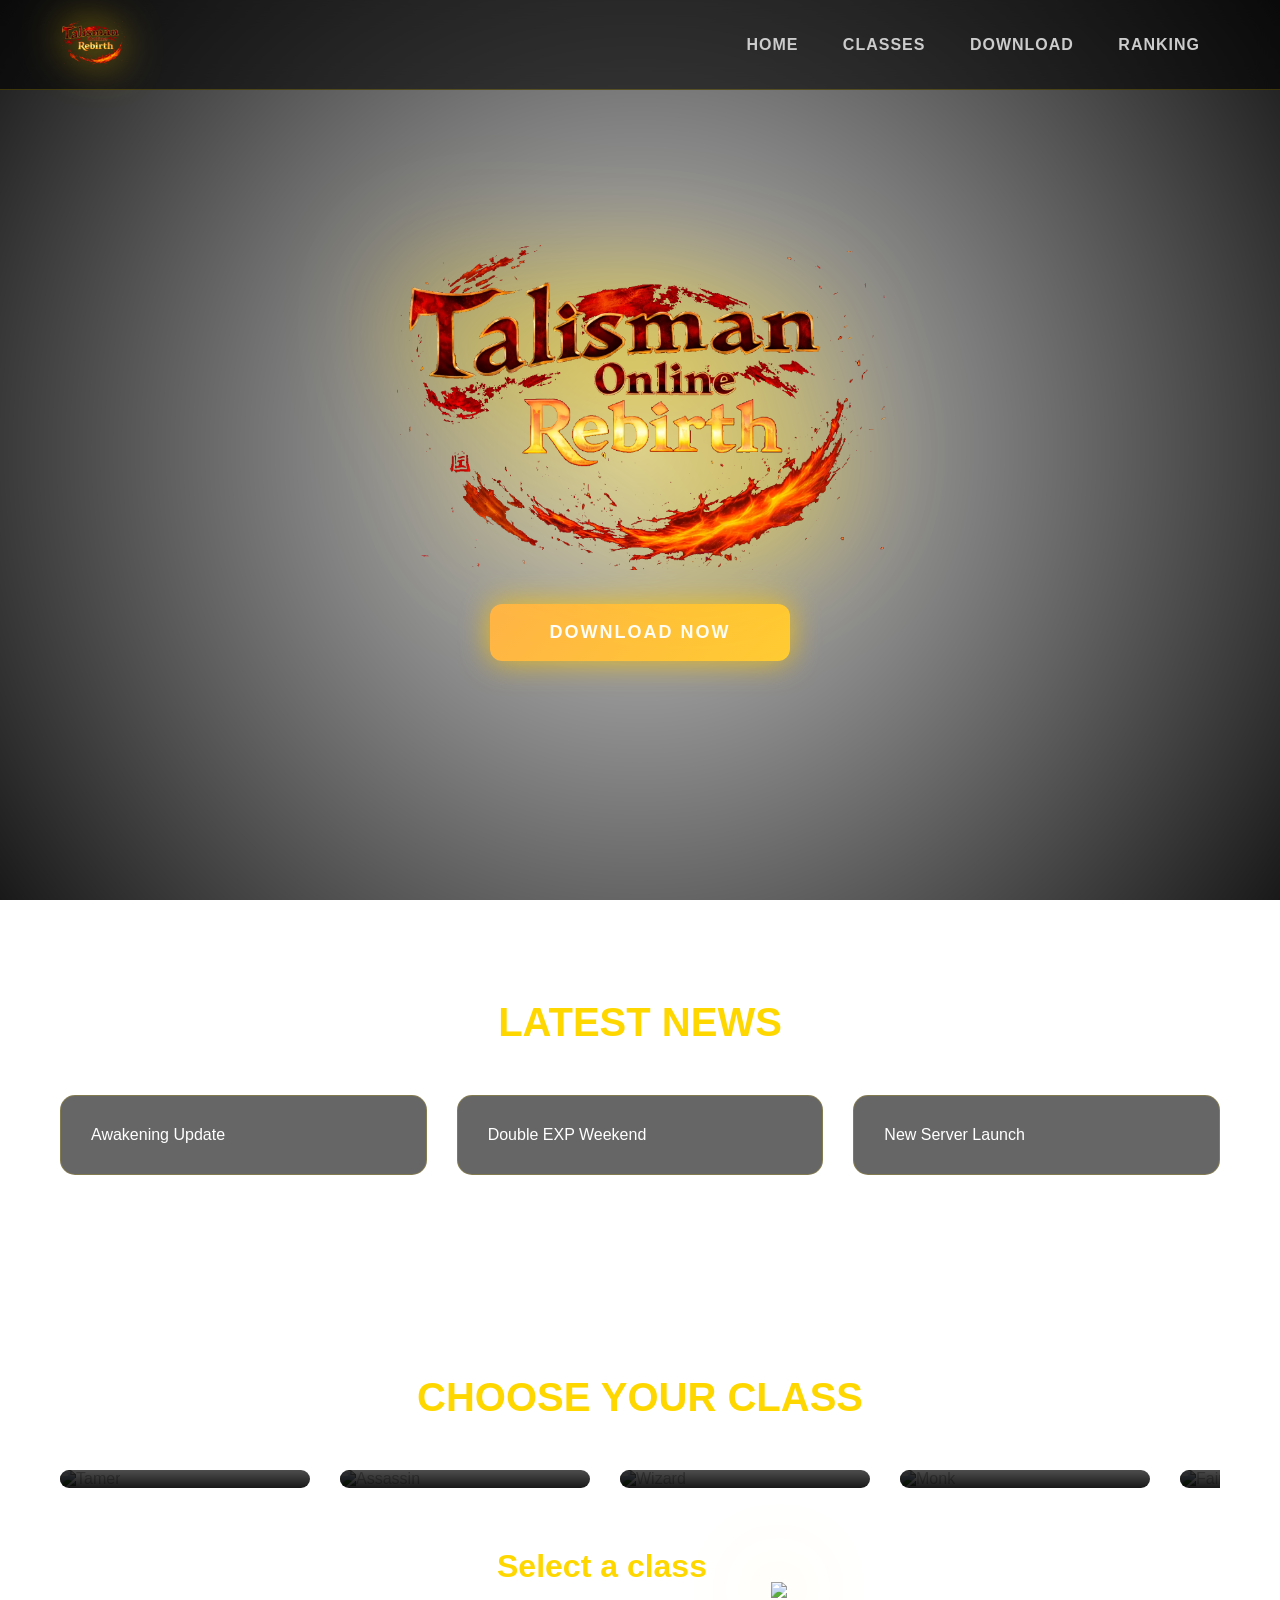
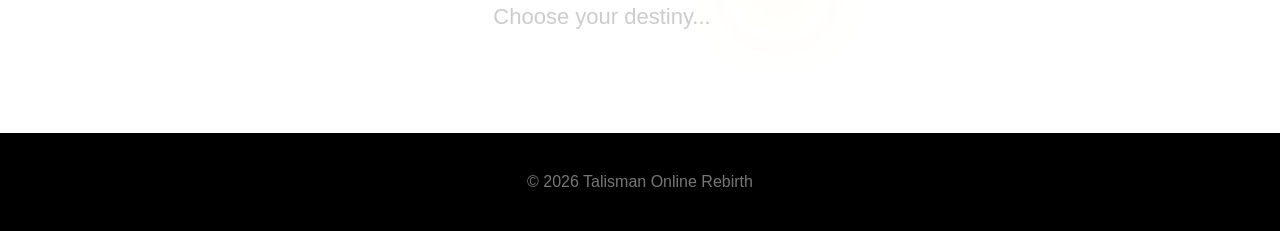
==== commit 428b33fe: "Update index.html" ====
--- a/index.html
+++ b/index.html
@@ -27,28 +27,9 @@
     z-index:-1;
 }
 
-/* FOG */
-body::after{
-    content:"";
-    position:fixed;
-    inset:0;
-    background: url('https://i.imgur.com/8IuucQZ.png');
-    opacity:0.15;
-    animation: fogMove 60s linear infinite;
-    z-index:1;
-    pointer-events:none;
-}
-
-/* PARTICLES */
-canvas{
-    position:fixed;
-    top:0;
-    left:0;
-    width:100%;
-    height:100%;
-    z-index:2;
-    pointer-events:none;
-}
+
+
+
 
 /* HEADER */
 header{
@@ -281,14 +262,13 @@
   font-size:22px;
   color:#ffd700;
 }
-}
 
 </style>
 </head>
 
 <body>
 
-<canvas id="particles"></canvas>
+
 
 <header>
     <div class="logo">
@@ -382,61 +362,7 @@
 </footer>
 
 <script>
-const canvas = document.getElementById('particles');
-const ctx = canvas.getContext('2d');
-canvas.width = window.innerWidth;
-canvas.height = window.innerHeight;
-
-let particles = [];
-let mouse = {x:0,y:0};
-
-window.addEventListener('mousemove',e=>{
-    mouse.x = e.x;
-    mouse.y = e.y;
-});
-
-for(let i=0;i<150;i++){
-    particles.push({
-        x: Math.random()*canvas.width,
-        y: Math.random()*canvas.height,
-        r: Math.random()*2,
-        d: Math.random()*2
-    });
-}
-
-function draw(){
-    ctx.clearRect(0,0,canvas.width,canvas.height);
-    ctx.fillStyle = 'rgba(255,200,0,0.8)';
-    ctx.beginPath();
-    particles.forEach(p=>{
-        ctx.moveTo(p.x,p.y);
-        ctx.arc(p.x,p.y,p.r,0,Math.PI*2);
-    });
-    ctx.fill();
-    update();
-}
-
-function update(){
-    particles.forEach(p=>{
-        p.y += p.d;
-
-        let dx = mouse.x - p.x;
-        let dy = mouse.y - p.y;
-        let dist = Math.sqrt(dx*dx+dy*dy);
-
-        if(dist < 120){
-            p.x -= dx*0.02;
-            p.y -= dy*0.02;
-        }
-
-        if(p.y > canvas.height){
-            p.y = 0;
-            p.x = Math.random()*canvas.width;
-        }
-    });
-}
-
-setInterval(draw,33);
+
 
 window.addEventListener('resize',()=>{
     canvas.width = window.innerWidth;
